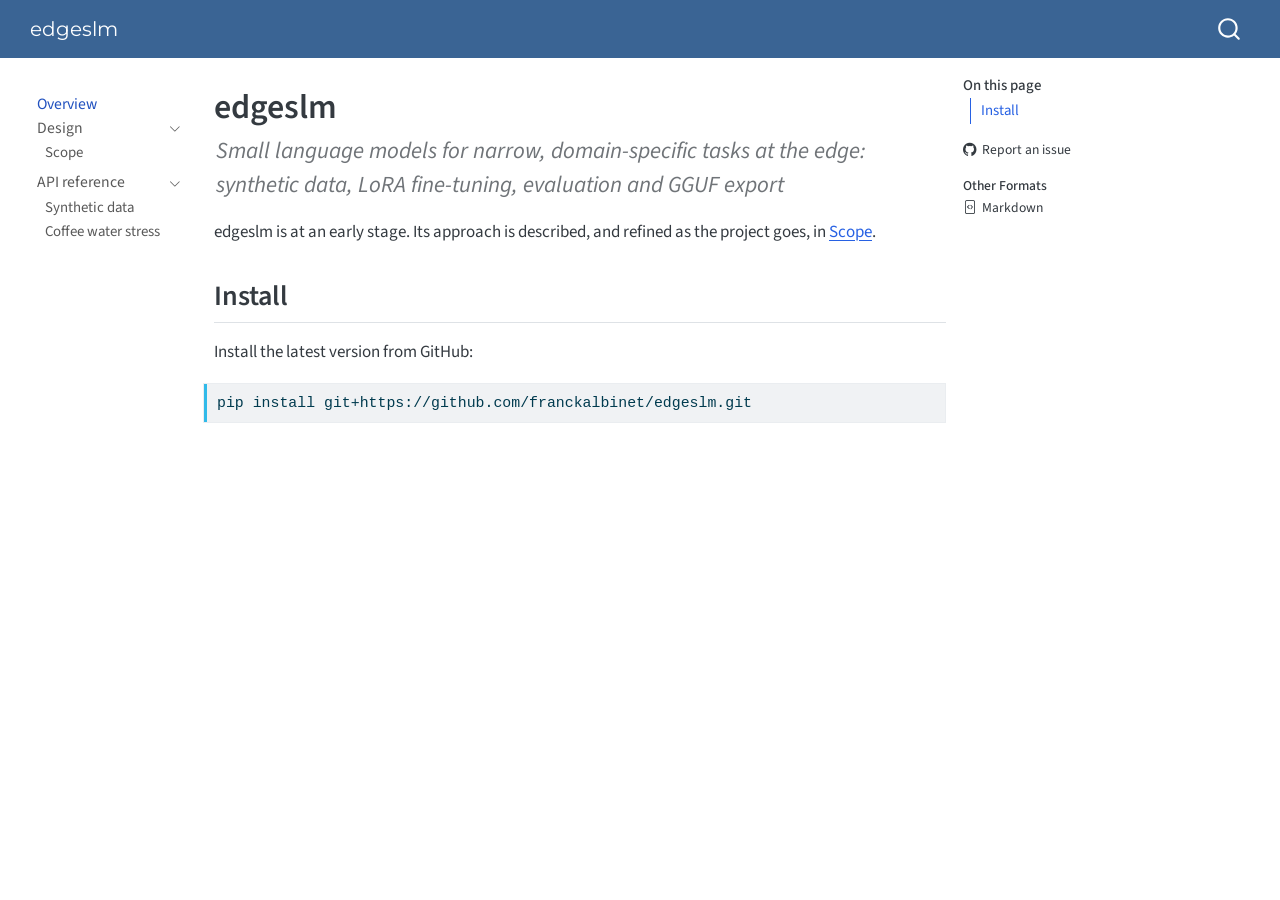
==== index.html @ af8bf1d9 "deploy: 86d42f56cf206b2852f412d47500692f604a84ea" ====
<!DOCTYPE html>
<html xmlns="http://www.w3.org/1999/xhtml" lang="en" xml:lang="en"><head>

<meta charset="utf-8">
<meta name="generator" content="quarto-1.10.20">

<meta name="viewport" content="width=device-width, initial-scale=1.0, user-scalable=yes">

<meta name="description" content="Small language models for narrow, domain-specific tasks at the edge: synthetic data, LoRA fine-tuning, evaluation and GGUF export">

<title>edgeslm</title>
<style>
/* Default styles provided by pandoc.
** See https://pandoc.org/MANUAL.html#variables-for-html for config info.
*/
span.smallcaps{font-variant: small-caps;}
div.columns{display: flex; gap: 1.5em;}
div.column{flex: auto;}
@media screen {
div.columns{gap: min(4vw, 1.5em);}
div.column{overflow-x: auto;}
}
div.hanging-indent{margin-left: 1.5em; text-indent: -1.5em;}
ul.task-list{list-style: none;}
ul.task-list li input[type="checkbox"] {
  width: 0.8em;
  margin: 0 0.8em 0.2em -1em; /* quarto-specific, see https://github.com/quarto-dev/quarto-cli/issues/4556 */ 
  vertical-align: middle;
}
/* CSS for syntax highlighting */
html { -webkit-text-size-adjust: 100%; }
pre > code.sourceCode { white-space: pre; position: relative; }
pre > code.sourceCode > span { display: inline-block; line-height: 1.25; }
pre > code.sourceCode > span:empty { height: 1.2em; }
.sourceCode { overflow: visible; }
code.sourceCode > span { color: inherit; text-decoration: inherit; }
div.sourceCode { margin: 1em 0; }
pre.sourceCode { margin: 0; }
@media screen {
div.sourceCode { overflow: auto; }
}
@media print {
pre > code.sourceCode { white-space: pre-wrap; }
pre > code.sourceCode > span { text-indent: -5em; padding-left: 5em; }
}
pre.numberSource code
  { counter-reset: source-line 0; }
pre.numberSource code > span
  { position: relative; left: -4em; counter-increment: source-line; }
pre.numberSource code > span > a:first-child::before
  { content: counter(source-line);
    position: relative; left: -1em; text-align: right; vertical-align: baseline;
    border: none; display: inline-block;
    -webkit-touch-callout: none; -webkit-user-select: none;
    -khtml-user-select: none; -moz-user-select: none;
    -ms-user-select: none; user-select: none;
    padding: 0 4px; width: 4em;
  }
pre.numberSource { margin-left: 3em;  padding-left: 4px; }
div.sourceCode
  {   }
@media screen {
pre > code.sourceCode > span > a:first-child::before { text-decoration: underline; }
}
</style>


<script src="site_libs/quarto-nav/quarto-nav.js"></script>
<script src="site_libs/quarto-nav/headroom.min.js"></script>
<script src="site_libs/clipboard/clipboard.min.js"></script>
<script src="site_libs/quarto-search/autocomplete.umd.js"></script>
<script src="site_libs/quarto-search/fuse.min.js"></script>
<script src="site_libs/quarto-search/quarto-search.js"></script>
<meta name="quarto:offset" content="./">
<script src="site_libs/quarto-html/quarto.js" type="module"></script>
<script src="site_libs/quarto-html/tabsets/tabsets.js" type="module"></script>
<script src="site_libs/quarto-html/popper.min.js"></script>
<script src="site_libs/quarto-html/tippy.umd.min.js"></script>
<script src="site_libs/quarto-html/anchor.min.js"></script>
<link href="site_libs/quarto-html/tippy.css" rel="stylesheet">
<link href="site_libs/quarto-html/quarto-syntax-highlighting-17888a1159294d3eb470f19f6f52f5a5.css" rel="stylesheet" id="quarto-text-highlighting-styles">
<script src="site_libs/bootstrap/bootstrap.min.js"></script>
<link href="site_libs/bootstrap/bootstrap-icons.css" rel="stylesheet">
<link href="site_libs/bootstrap/bootstrap-4a0132d6516ed1437d66c2742ecec8d8.min.css" rel="stylesheet" append-hash="true" id="quarto-bootstrap" data-mode="light">
<script id="quarto-search-options" type="application/json">{
  "location": "navbar",
  "copy-button": false,
  "collapse-after": 3,
  "panel-placement": "end",
  "type": "overlay",
  "limit": 50,
  "keyboard-shortcut": [
    "f",
    "/",
    "s"
  ],
  "show-item-context": false,
  "language": {
    "search-no-results-text": "No results",
    "search-matching-documents-text": "matching documents",
    "search-copy-link-title": "Copy link to search",
    "search-hide-matches-text": "Hide additional matches",
    "search-more-match-text": "more match in this document",
    "search-more-matches-text": "more matches in this document",
    "search-clear-button-title": "Clear",
    "search-text-placeholder": "",
    "search-detached-cancel-button-title": "Cancel",
    "search-submit-button-title": "Submit",
    "search-label": "Search"
  }
}</script>


<link rel="stylesheet" href="styles.css">
<meta property="og:title" content="edgeslm">
<meta property="og:description" content="Small language models for narrow, domain-specific tasks at the edge: synthetic data, LoRA fine-tuning, evaluation and GGUF export">
<meta property="og:site_name" content="edgeslm">
<meta name="twitter:title" content="edgeslm">
<meta name="twitter:description" content="Small language models for narrow, domain-specific tasks at the edge: synthetic data, LoRA fine-tuning, evaluation and GGUF export">
<meta name="twitter:card" content="summary">
</head>

<body class="nav-sidebar floating nav-fixed quarto-light">

<div id="quarto-search-results"></div>
  <header id="quarto-header" class="headroom fixed-top">
    <nav class="navbar navbar-expand-lg " data-bs-theme="dark">
      <div class="navbar-container container-fluid">
      <div class="navbar-brand-container mx-auto">
    <a class="navbar-brand" href="./index.html">
    <span class="navbar-title">edgeslm</span>
    </a>
  </div>
        <div class="quarto-navbar-tools tools-end">
</div>
          <div id="quarto-search" class="" title="Search"></div>
      </div> <!-- /container-fluid -->
    </nav>
  <nav class="quarto-secondary-nav">
    <div class="container-fluid d-flex">
      <button type="button" class="quarto-btn-toggle btn" data-bs-toggle="collapse" role="button" data-bs-target=".quarto-sidebar-collapse-item" aria-controls="quarto-sidebar" aria-expanded="false" aria-label="Toggle sidebar navigation" onclick="if (window.quartoToggleHeadroom) { window.quartoToggleHeadroom(); }">
        <i class="bi bi-layout-text-sidebar-reverse"></i>
      </button>
        <nav class="quarto-page-breadcrumbs" aria-label="breadcrumb"><ol class="breadcrumb"><li class="breadcrumb-item"><a href="./index.html">Overview</a></li></ol></nav>
        <a class="flex-grow-1" role="navigation" data-bs-toggle="collapse" data-bs-target=".quarto-sidebar-collapse-item" aria-controls="quarto-sidebar" aria-expanded="false" aria-label="Toggle sidebar navigation" onclick="if (window.quartoToggleHeadroom) { window.quartoToggleHeadroom(); }">      
        </a>
    </div>
  </nav>
</header>
<!-- content -->
<div id="quarto-content" class="quarto-container page-columns page-rows-contents page-layout-article page-navbar">
<!-- sidebar -->
  <nav id="quarto-sidebar" class="sidebar collapse collapse-horizontal quarto-sidebar-collapse-item sidebar-navigation floating overflow-auto">
    <div class="sidebar-menu-container"> 
    <ul class="list-unstyled mt-1">
        <li class="sidebar-item">
  <div class="sidebar-item-container"> 
  <a href="./index.html" class="sidebar-item-text sidebar-link active">
 <span class="menu-text">Overview</span></a>
  </div>
</li>
        <li class="sidebar-item sidebar-item-section">
      <div class="sidebar-item-container"> 
            <a class="sidebar-item-text sidebar-link text-start" data-bs-toggle="collapse" data-bs-target="#quarto-sidebar-section-1" role="navigation" aria-expanded="true">
 <span class="menu-text">Design</span></a>
          <a class="sidebar-item-toggle text-start" data-bs-toggle="collapse" data-bs-target="#quarto-sidebar-section-1" role="navigation" aria-expanded="true" aria-label="Toggle section">
            <i class="bi bi-chevron-right ms-2"></i>
          </a> 
      </div>
      <ul id="quarto-sidebar-section-1" class="collapse list-unstyled sidebar-section depth1 show">  
          <li class="sidebar-item">
  <div class="sidebar-item-container"> 
  <a href="./design/scope.html" class="sidebar-item-text sidebar-link">
 <span class="menu-text">Scope</span></a>
  </div>
</li>
      </ul>
  </li>
        <li class="sidebar-item sidebar-item-section">
      <div class="sidebar-item-container"> 
            <a class="sidebar-item-text sidebar-link text-start" data-bs-toggle="collapse" data-bs-target="#quarto-sidebar-section-2" role="navigation" aria-expanded="true">
 <span class="menu-text">API reference</span></a>
          <a class="sidebar-item-toggle text-start" data-bs-toggle="collapse" data-bs-target="#quarto-sidebar-section-2" role="navigation" aria-expanded="true" aria-label="Toggle section">
            <i class="bi bi-chevron-right ms-2"></i>
          </a> 
      </div>
      <ul id="quarto-sidebar-section-2" class="collapse list-unstyled sidebar-section depth1 show">  
          <li class="sidebar-item">
  <div class="sidebar-item-container"> 
  <a href="./synth.html" class="sidebar-item-text sidebar-link">
 <span class="menu-text">Synthetic data</span></a>
  </div>
</li>
          <li class="sidebar-item">
  <div class="sidebar-item-container"> 
  <a href="./coffee.html" class="sidebar-item-text sidebar-link">
 <span class="menu-text">Coffee water stress</span></a>
  </div>
</li>
      </ul>
  </li>
    </ul>
    </div>
</nav>
<div id="quarto-sidebar-glass" class="quarto-sidebar-collapse-item" data-bs-toggle="collapse" data-bs-target=".quarto-sidebar-collapse-item"></div>
<!-- margin-sidebar -->
    <div id="quarto-margin-sidebar" class="sidebar margin-sidebar">
        <nav id="TOC" role="doc-toc" class="toc-active">
    <h2 id="toc-title">On this page</h2>
   
  <ul>
  <li><a href="#install" id="toc-install" class="nav-link active" data-scroll-target="#install">Install</a></li>
  </ul>
<div class="toc-actions"><ul><li><a href="https://github.com/franckalbinet/edgeslm/issues/new" class="toc-action"><i class="bi bi-github"></i>Report an issue</a></li></ul></div><div class="quarto-alternate-formats"><h2>Other Formats</h2><ul><li><a href="index.html.md"><i class="bi bi-file-code"></i>Markdown</a></li></ul></div></nav>
    </div>
<!-- main -->
<main class="content" id="quarto-document-content">

<header id="title-block-header" class="quarto-title-block default">
<div class="quarto-title">
<h1 class="title">edgeslm</h1>
</div>

<div>
  <div class="description">
    Small language models for narrow, domain-specific tasks at the edge: synthetic data, LoRA fine-tuning, evaluation and GGUF export
  </div>
</div>


<div class="quarto-title-meta">

    
  
    
  </div>
  


</header>


<!-- WARNING: THIS FILE WAS AUTOGENERATED! DO NOT EDIT! -->
<p>edgeslm is at an early stage. Its approach is described, and refined as the project goes, in <a href="https://franckalbinet.github.io/edgeslm/design/scope.html">Scope</a>.</p>
<section id="install" class="level2">
<h2 class="anchored" data-anchor-id="install">Install</h2>
<p>Install the latest version from GitHub:</p>
<div class="code-copy-outer-scaffold"><div class="sourceCode" id="cb1"><pre class="sourceCode sh code-with-copy"><code class="sourceCode bash"><span id="cb1-1"><a href="#cb1-1" aria-hidden="true" tabindex="-1"></a><span class="ex">pip</span> install git+https://github.com/franckalbinet/edgeslm.git</span></code></pre></div><button title="Copy to Clipboard" class="code-copy-button"><i class="bi"></i></button></div>


</section>

</main> <!-- /main -->
<script id="quarto-html-after-body" type="application/javascript">
  window.document.addEventListener("DOMContentLoaded", function (event) {
    const icon = "";
    const anchorJS = new window.AnchorJS();
    anchorJS.options = {
      placement: 'right',
      icon: icon
    };
    anchorJS.add('.anchored');
    const isCodeAnnotation = (el) => {
      for (const clz of el.classList) {
        if (clz.startsWith('code-annotation-')) {                     
          return true;
        }
      }
      return false;
    }
    const onCopySuccess = function(e) {
      // button target
      const button = e.trigger;
      // don't keep focus
      button.blur();
      // flash "checked"
      button.classList.add('code-copy-button-checked');
      var currentTitle = button.getAttribute("title");
      button.setAttribute("title", "Copied!");
      let tooltip;
      if (window.bootstrap) {
        button.setAttribute("data-bs-toggle", "tooltip");
        button.setAttribute("data-bs-placement", "left");
        button.setAttribute("data-bs-title", "Copied!");
        tooltip = new bootstrap.Tooltip(button, 
          { trigger: "manual", 
            customClass: "code-copy-button-tooltip",
            offset: [0, -8]});
        tooltip.show();    
      }
      setTimeout(function() {
        if (tooltip) {
          tooltip.hide();
          button.removeAttribute("data-bs-title");
          button.removeAttribute("data-bs-toggle");
          button.removeAttribute("data-bs-placement");
        }
        button.setAttribute("title", currentTitle);
        button.classList.remove('code-copy-button-checked');
      }, 1000);
      // clear code selection
      e.clearSelection();
    }
    const getTextToCopy = function(trigger) {
      const outerScaffold = trigger.parentElement.cloneNode(true);
      const codeEl = outerScaffold.querySelector('code');
      for (const childEl of codeEl.children) {
        if (isCodeAnnotation(childEl)) {
          childEl.remove();
        }
      }
      return codeEl.innerText;
    }
    const clipboard = new window.ClipboardJS('.code-copy-button:not([data-in-quarto-modal])', {
      text: getTextToCopy
    });
    clipboard.on('success', onCopySuccess);
    if (window.document.getElementById('quarto-embedded-source-code-modal')) {
      const clipboardModal = new window.ClipboardJS('.code-copy-button[data-in-quarto-modal]', {
        text: getTextToCopy,
        container: window.document.getElementById('quarto-embedded-source-code-modal')
      });
      clipboardModal.on('success', onCopySuccess);
    }
    const viewSource = window.document.getElementById('quarto-view-source') ||
                       window.document.getElementById('quarto-code-tools-source');
    if (viewSource) {
      const sourceUrl = viewSource.getAttribute("data-quarto-source-url");
      viewSource.addEventListener("click", function(e) {
        if (sourceUrl) {
          // rstudio viewer pane
          if (/\bcapabilities=\b/.test(window.location)) {
            window.open(sourceUrl);
          } else {
            window.location.href = sourceUrl;
          }
        } else {
          const modal = new bootstrap.Modal(document.getElementById('quarto-embedded-source-code-modal'));
          modal.show();
        }
        return false;
      });
    }
    function toggleCodeHandler(show) {
      return function(e) {
        const cellDetails = window.document.querySelectorAll(".cell details.code-fold");
        for (let i=0; i<cellDetails.length; i++) {
          const details = cellDetails[i];
          if (show) {
            details.open = true;
          } else {
            details.removeAttribute("open");
          }
        }
        const cellCodeDivs = window.document.querySelectorAll(".cell div.sourceCode.cell-code");
        const fromCls = show ? "hidden" : "unhidden";
        const toCls = show ? "unhidden" : "hidden";
        for (let i=0; i<cellCodeDivs.length; i++) {
          const codeDiv = cellCodeDivs[i];
          if (codeDiv.classList.contains(fromCls)) {
            codeDiv.classList.remove(fromCls);
            codeDiv.classList.add(toCls);
          } 
        }
        return false;
      }
    }
    const hideAllCode = window.document.getElementById("quarto-hide-all-code");
    if (hideAllCode) {
      hideAllCode.addEventListener("click", toggleCodeHandler(false));
    }
    const showAllCode = window.document.getElementById("quarto-show-all-code");
    if (showAllCode) {
      showAllCode.addEventListener("click", toggleCodeHandler(true));
    }
      var localhostRegex = new RegExp(/^(?:http|https):\/\/localhost\:?[0-9]*\//);
      var mailtoRegex = new RegExp(/^mailto:/);
        var filterRegex = new RegExp("https:\/\/franckalbinet\.github\.io\/edgeslm");
      var isInternal = (href) => {
          return filterRegex.test(href) || localhostRegex.test(href) || mailtoRegex.test(href);
      }
      // Inspect non-navigation links and adorn them if external
     var links = window.document.querySelectorAll('a[href]:not(.nav-link):not(.navbar-brand):not(.toc-action):not(.sidebar-link):not(.sidebar-item-toggle):not(.pagination-link):not(.no-external):not([aria-hidden]):not(.dropdown-item):not(.quarto-navigation-tool):not(.about-link)');
      for (var i=0; i<links.length; i++) {
        const link = links[i];
        if (!isInternal(link.href)) {
          // undo the damage that might have been done by quarto-nav.js in the case of
          // links that we want to consider external
          if (link.dataset.originalHref !== undefined) {
            link.href = link.dataset.originalHref;
          }
        }
      }
    function tippyHover(el, contentFn, onTriggerFn, onUntriggerFn) {
      const config = {
        allowHTML: true,
        maxWidth: 500,
        delay: 100,
        arrow: false,
        appendTo: function(el) {
            return el.parentElement;
        },
        interactive: true,
        interactiveBorder: 10,
        theme: 'quarto',
        placement: 'bottom-start',
      };
      if (contentFn) {
        config.content = contentFn;
      }
      if (onTriggerFn) {
        config.onTrigger = onTriggerFn;
      }
      if (onUntriggerFn) {
        config.onUntrigger = onUntriggerFn;
      }
      window.tippy(el, config); 
    }
    const noterefs = window.document.querySelectorAll('a[role="doc-noteref"]');
    for (var i=0; i<noterefs.length; i++) {
      const ref = noterefs[i];
      tippyHover(ref, function() {
        // use id or data attribute instead here
        let href = ref.getAttribute('data-footnote-href') || ref.getAttribute('href');
        try { href = new URL(href).hash; } catch {}
        const id = href.replace(/^#\/?/, "");
        const note = window.document.getElementById(id);
        if (note) {
          return note.innerHTML;
        } else {
          return "";
        }
      });
    }
    const xrefs = window.document.querySelectorAll('a.quarto-xref');
    const processXRef = (id, note) => {
      // Strip column container classes
      const stripColumnClz = (el) => {
        el.classList.remove("page-full", "page-columns");
        if (el.children) {
          for (const child of el.children) {
            stripColumnClz(child);
          }
        }
      }
      stripColumnClz(note)
      if (id === null || id.startsWith('sec-')) {
        // Special case sections, only their first couple elements
        const container = document.createElement("div");
        if (note.children && note.children.length > 2) {
          container.appendChild(note.children[0].cloneNode(true));
          for (let i = 1; i < note.children.length; i++) {
            const child = note.children[i];
            if (child.tagName === "P" && child.innerText === "") {
              continue;
            } else {
              container.appendChild(child.cloneNode(true));
              break;
            }
          }
          if (window.Quarto?.typesetMath) {
            window.Quarto.typesetMath(container);
          }
          return container.innerHTML
        } else {
          if (window.Quarto?.typesetMath) {
            window.Quarto.typesetMath(note);
          }
          return note.innerHTML;
        }
      } else {
        // Remove any anchor links if they are present
        const anchorLink = note.querySelector('a.anchorjs-link');
        if (anchorLink) {
          anchorLink.remove();
        }
        if (window.Quarto?.typesetMath) {
          window.Quarto.typesetMath(note);
        }
        if (note.classList.contains("callout")) {
          return note.outerHTML;
        } else {
          return note.innerHTML;
        }
      }
    }
    for (var i=0; i<xrefs.length; i++) {
      const xref = xrefs[i];
      tippyHover(xref, undefined, function(instance) {
        instance.disable();
        let url = xref.getAttribute('href');
        let hash = undefined; 
        if (url.startsWith('#')) {
          hash = url;
        } else {
          try { hash = new URL(url).hash; } catch {}
        }
        if (hash) {
          const id = hash.replace(/^#\/?/, "");
          const note = window.document.getElementById(id);
          if (note !== null) {
            try {
              const html = processXRef(id, note.cloneNode(true));
              instance.setContent(html);
            } finally {
              instance.enable();
              instance.show();
            }
          } else {
            // See if we can fetch this
            fetch(url.split('#')[0])
            .then(res => res.text())
            .then(html => {
              const parser = new DOMParser();
              const htmlDoc = parser.parseFromString(html, "text/html");
              const note = htmlDoc.getElementById(id);
              if (note !== null) {
                const html = processXRef(id, note);
                instance.setContent(html);
              } 
            }).finally(() => {
              instance.enable();
              instance.show();
            });
          }
        } else {
          // See if we can fetch a full url (with no hash to target)
          // This is a special case and we should probably do some content thinning / targeting
          fetch(url)
          .then(res => res.text())
          .then(html => {
            const parser = new DOMParser();
            const htmlDoc = parser.parseFromString(html, "text/html");
            const note = htmlDoc.querySelector('main.content');
            if (note !== null) {
              // This should only happen for chapter cross references
              // (since there is no id in the URL)
              // remove the first header
              if (note.children.length > 0 && note.children[0].tagName === "HEADER") {
                note.children[0].remove();
              }
              const html = processXRef(null, note);
              instance.setContent(html);
            } 
          }).finally(() => {
            instance.enable();
            instance.show();
          });
        }
      }, function(instance) {
      });
    }
        let selectedAnnoteEl;
        const selectorForAnnotation = ( cell, annotation) => {
          let cellAttr = 'data-code-cell="' + cell + '"';
          let lineAttr = 'data-code-annotation="' +  annotation + '"';
          const selector = 'span[' + cellAttr + '][' + lineAttr + ']';
          return selector;
        }
        const selectCodeLines = (annoteEl) => {
          const doc = window.document;
          const targetCell = annoteEl.getAttribute("data-target-cell");
          const targetAnnotation = annoteEl.getAttribute("data-target-annotation");
          const annoteSpan = window.document.querySelector(selectorForAnnotation(targetCell, targetAnnotation));
          const lines = annoteSpan.getAttribute("data-code-lines").split(",");
          const lineIds = lines.map((line) => {
            return targetCell + "-" + line;
          })
          let top = null;
          let height = null;
          let parent = null;
          if (lineIds.length > 0) {
              //compute the position of the single el (top and bottom and make a div)
              const el = window.document.getElementById(lineIds[0]);
              top = el.offsetTop;
              height = el.offsetHeight;
              parent = el.parentElement.parentElement;
            if (lineIds.length > 1) {
              const lastEl = window.document.getElementById(lineIds[lineIds.length - 1]);
              const bottom = lastEl.offsetTop + lastEl.offsetHeight;
              height = bottom - top;
            }
            if (top !== null && height !== null && parent !== null) {
              // cook up a div (if necessary) and position it 
              let div = window.document.getElementById("code-annotation-line-highlight");
              if (div === null) {
                div = window.document.createElement("div");
                div.setAttribute("id", "code-annotation-line-highlight");
                div.style.position = 'absolute';
                parent.appendChild(div);
              }
              div.style.top = top - 2 + "px";
              div.style.height = height + 4 + "px";
              div.style.left = 0;
              let gutterDiv = window.document.getElementById("code-annotation-line-highlight-gutter");
              if (gutterDiv === null) {
                gutterDiv = window.document.createElement("div");
                gutterDiv.setAttribute("id", "code-annotation-line-highlight-gutter");
                gutterDiv.style.position = 'absolute';
                const codeCell = window.document.getElementById(targetCell);
                const gutter = codeCell.querySelector('.code-annotation-gutter');
                gutter.appendChild(gutterDiv);
              }
              gutterDiv.style.top = top - 2 + "px";
              gutterDiv.style.height = height + 4 + "px";
            }
            selectedAnnoteEl = annoteEl;
          }
        };
        const unselectCodeLines = () => {
          const elementsIds = ["code-annotation-line-highlight", "code-annotation-line-highlight-gutter"];
          elementsIds.forEach((elId) => {
            const div = window.document.getElementById(elId);
            if (div) {
              div.remove();
            }
          });
          selectedAnnoteEl = undefined;
        };
          // Handle positioning of the toggle
      window.addEventListener(
        "resize",
        throttle(() => {
          elRect = undefined;
          if (selectedAnnoteEl) {
            selectCodeLines(selectedAnnoteEl);
          }
        }, 10)
      );
      function throttle(fn, ms) {
      let throttle = false;
      let timer;
        return (...args) => {
          if(!throttle) { // first call gets through
              fn.apply(this, args);
              throttle = true;
          } else { // all the others get throttled
              if(timer) clearTimeout(timer); // cancel #2
              timer = setTimeout(() => {
                fn.apply(this, args);
                timer = throttle = false;
              }, ms);
          }
        };
      }
        // Attach click handler to the DT
        const annoteDls = window.document.querySelectorAll('dt[data-target-cell]');
        for (const annoteDlNode of annoteDls) {
          annoteDlNode.addEventListener('click', (event) => {
            const clickedEl = event.target;
            if (clickedEl !== selectedAnnoteEl) {
              unselectCodeLines();
              const activeEl = window.document.querySelector('dt[data-target-cell].code-annotation-active');
              if (activeEl) {
                activeEl.classList.remove('code-annotation-active');
              }
              selectCodeLines(clickedEl);
              clickedEl.classList.add('code-annotation-active');
            } else {
              // Unselect the line
              unselectCodeLines();
              clickedEl.classList.remove('code-annotation-active');
            }
          });
        }
    const findCites = (el) => {
      const parentEl = el.parentElement;
      if (parentEl) {
        const cites = parentEl.dataset.cites;
        if (cites) {
          return {
            el,
            cites: cites.split(' ')
          };
        } else {
          return findCites(el.parentElement)
        }
      } else {
        return undefined;
      }
    };
    var bibliorefs = window.document.querySelectorAll('a[role="doc-biblioref"]');
    for (var i=0; i<bibliorefs.length; i++) {
      const ref = bibliorefs[i];
      const citeInfo = findCites(ref);
      if (citeInfo) {
        tippyHover(citeInfo.el, function() {
          var popup = window.document.createElement('div');
          citeInfo.cites.forEach(function(cite) {
            var citeDiv = window.document.createElement('div');
            citeDiv.classList.add('hanging-indent');
            citeDiv.classList.add('csl-entry');
            var biblioDiv = window.document.getElementById('ref-' + cite);
            if (biblioDiv) {
              citeDiv.innerHTML = biblioDiv.innerHTML;
            }
            popup.appendChild(citeDiv);
          });
          return popup.innerHTML;
        });
      }
    }
  });
  </script>
</div> <!-- /content -->




<footer class="footer"><div class="nav-footer"><div class="nav-footer-center"><div class="toc-actions d-sm-block d-md-none"><ul><li><a href="https://github.com/franckalbinet/edgeslm/issues/new" class="toc-action"><i class="bi bi-github"></i>Report an issue</a></li></ul></div></div></div></footer></body></html>
---- site_libs/quarto-html/tippy.css ----
.tippy-box[data-animation=fade][data-state=hidden]{opacity:0}[data-tippy-root]{max-width:calc(100vw - 10px)}.tippy-box{position:relative;background-color:#333;color:#fff;border-radius:4px;font-size:14px;line-height:1.4;white-space:normal;outline:0;transition-property:transform,visibility,opacity}.tippy-box[data-placement^=top]>.tippy-arrow{bottom:0}.tippy-box[data-placement^=top]>.tippy-arrow:before{bottom:-7px;left:0;border-width:8px 8px 0;border-top-color:initial;transform-origin:center top}.tippy-box[data-placement^=bottom]>.tippy-arrow{top:0}.tippy-box[data-placement^=bottom]>.tippy-arrow:before{top:-7px;left:0;border-width:0 8px 8px;border-bottom-color:initial;transform-origin:center bottom}.tippy-box[data-placement^=left]>.tippy-arrow{right:0}.tippy-box[data-placement^=left]>.tippy-arrow:before{border-width:8px 0 8px 8px;border-left-color:initial;right:-7px;transform-origin:center left}.tippy-box[data-placement^=right]>.tippy-arrow{left:0}.tippy-box[data-placement^=right]>.tippy-arrow:before{left:-7px;border-width:8px 8px 8px 0;border-right-color:initial;transform-origin:center right}.tippy-box[data-inertia][data-state=visible]{transition-timing-function:cubic-bezier(.54,1.5,.38,1.11)}.tippy-arrow{width:16px;height:16px;color:#333}.tippy-arrow:before{content:"";position:absolute;border-color:transparent;border-style:solid}.tippy-content{position:relative;padding:5px 9px;z-index:1}
---- site_libs/quarto-html/quarto-syntax-highlighting-17888a1159294d3eb470f19f6f52f5a5.css ----
/* quarto syntax highlight colors */
:root {
  --quarto-hl-ot-color: #003B4F;
  --quarto-hl-at-color: #657422;
  --quarto-hl-ss-color: #20794D;
  --quarto-hl-an-color: #5E5E5E;
  --quarto-hl-fu-color: #4758AB;
  --quarto-hl-st-color: #20794D;
  --quarto-hl-cf-color: #003B4F;
  --quarto-hl-op-color: #5E5E5E;
  --quarto-hl-er-color: #AD0000;
  --quarto-hl-bn-color: #AD0000;
  --quarto-hl-al-color: #AD0000;
  --quarto-hl-va-color: #111111;
  --quarto-hl-bu-color: inherit;
  --quarto-hl-ex-color: inherit;
  --quarto-hl-pp-color: #AD0000;
  --quarto-hl-in-color: #5E5E5E;
  --quarto-hl-vs-color: #20794D;
  --quarto-hl-wa-color: #5E5E5E;
  --quarto-hl-do-color: #5E5E5E;
  --quarto-hl-im-color: #00769E;
  --quarto-hl-ch-color: #20794D;
  --quarto-hl-dt-color: #AD0000;
  --quarto-hl-fl-color: #AD0000;
  --quarto-hl-co-color: #5E5E5E;
  --quarto-hl-cv-color: #5E5E5E;
  --quarto-hl-cn-color: #8f5902;
  --quarto-hl-sc-color: #5E5E5E;
  --quarto-hl-dv-color: #AD0000;
  --quarto-hl-kw-color: #003B4F;
}

/* other quarto variables */
:root {
  --quarto-font-monospace: SFMono-Regular, Menlo, Monaco, Consolas, "Liberation Mono", "Courier New", monospace;
}

/* syntax highlight based on Pandoc's rules */
pre > code.sourceCode > span {
  color: #003B4F;
}

code.sourceCode > span {
  color: #003B4F;
}

div.sourceCode,
div.sourceCode pre.sourceCode {
  color: #003B4F;
}

/* Normal */
code span {
  color: #003B4F;
}

/* Alert */
code span.al {
  color: #AD0000;
  font-style: inherit;
}

/* Annotation */
code span.an {
  color: #5E5E5E;
  font-style: inherit;
}

/* Attribute */
code span.at {
  color: #657422;
  font-style: inherit;
}

/* BaseN */
code span.bn {
  color: #AD0000;
  font-style: inherit;
}

/* BuiltIn */
code span.bu {
  font-style: inherit;
}

/* ControlFlow */
code span.cf {
  color: #003B4F;
  font-weight: bold;
  font-style: inherit;
}

/* Char */
code span.ch {
  color: #20794D;
  font-style: inherit;
}

/* Constant */
code span.cn {
  color: #8f5902;
  font-style: inherit;
}

/* Comment */
code span.co {
  color: #5E5E5E;
  font-style: inherit;
}

/* CommentVar */
code span.cv {
  color: #5E5E5E;
  font-style: italic;
}

/* Documentation */
code span.do {
  color: #5E5E5E;
  font-style: italic;
}

/* DataType */
code span.dt {
  color: #AD0000;
  font-style: inherit;
}

/* DecVal */
code span.dv {
  color: #AD0000;
  font-style: inherit;
}

/* Error */
code span.er {
  color: #AD0000;
  font-style: inherit;
}

/* Extension */
code span.ex {
  font-style: inherit;
}

/* Float */
code span.fl {
  color: #AD0000;
  font-style: inherit;
}

/* Function */
code span.fu {
  color: #4758AB;
  font-style: inherit;
}

/* Import */
code span.im {
  color: #00769E;
  font-style: inherit;
}

/* Information */
code span.in {
  color: #5E5E5E;
  font-style: inherit;
}

/* Keyword */
code span.kw {
  color: #003B4F;
  font-weight: bold;
  font-style: inherit;
}

/* Operator */
code span.op {
  color: #5E5E5E;
  font-style: inherit;
}

/* Other */
code span.ot {
  color: #003B4F;
  font-style: inherit;
}

/* Preprocessor */
code span.pp {
  color: #AD0000;
  font-style: inherit;
}

/* SpecialChar */
code span.sc {
  color: #5E5E5E;
  font-style: inherit;
}

/* SpecialString */
code span.ss {
  color: #20794D;
  font-style: inherit;
}

/* String */
code span.st {
  color: #20794D;
  font-style: inherit;
}

/* Variable */
code span.va {
  color: #111111;
  font-style: inherit;
}

/* VerbatimString */
code span.vs {
  color: #20794D;
  font-style: inherit;
}

/* Warning */
code span.wa {
  color: #5E5E5E;
  font-style: italic;
}

.prevent-inlining {
  content: "</";
}

/*# sourceMappingURL=fadfc755eec066e9e3d699cf819c3e33.css.map */
---- styles.css ----
@import url('https://fonts.googleapis.com/css2?family=Montserrat:wght@400&display=swap');

.cell {
  margin-bottom: 1rem;
}

.cell > .sourceCode {
  margin-bottom: 0;
}

.cell-output > pre {
  margin-bottom: 0;
}

.cell-output > pre, .cell-output > .sourceCode > pre, .cell-output-stdout > pre {
  margin-left: 0.8rem;
  margin-top: 0;
  background: none;
  border-left: 2px solid lightsalmon;
  border-top-left-radius: 0;
  border-top-right-radius: 0;
}

.cell-output > .sourceCode {
  border: none;
}

.cell-output > .sourceCode {
  background: none;
  margin-top: 0;
}

div.description {
  padding-left: 2px;
  padding-top: 5px;
  font-style: italic;
  font-size: 135%;
  opacity: 70%;
}

.navbar {
    background-color: #3a6494;
}

.navbar-brand {
    text-transform: none;
    font-family: 'Montserrat', sans-serif;
    font-size: 1.2rem;
}

.navbar-brand .navbar-title {
    font-weight: normal;
}
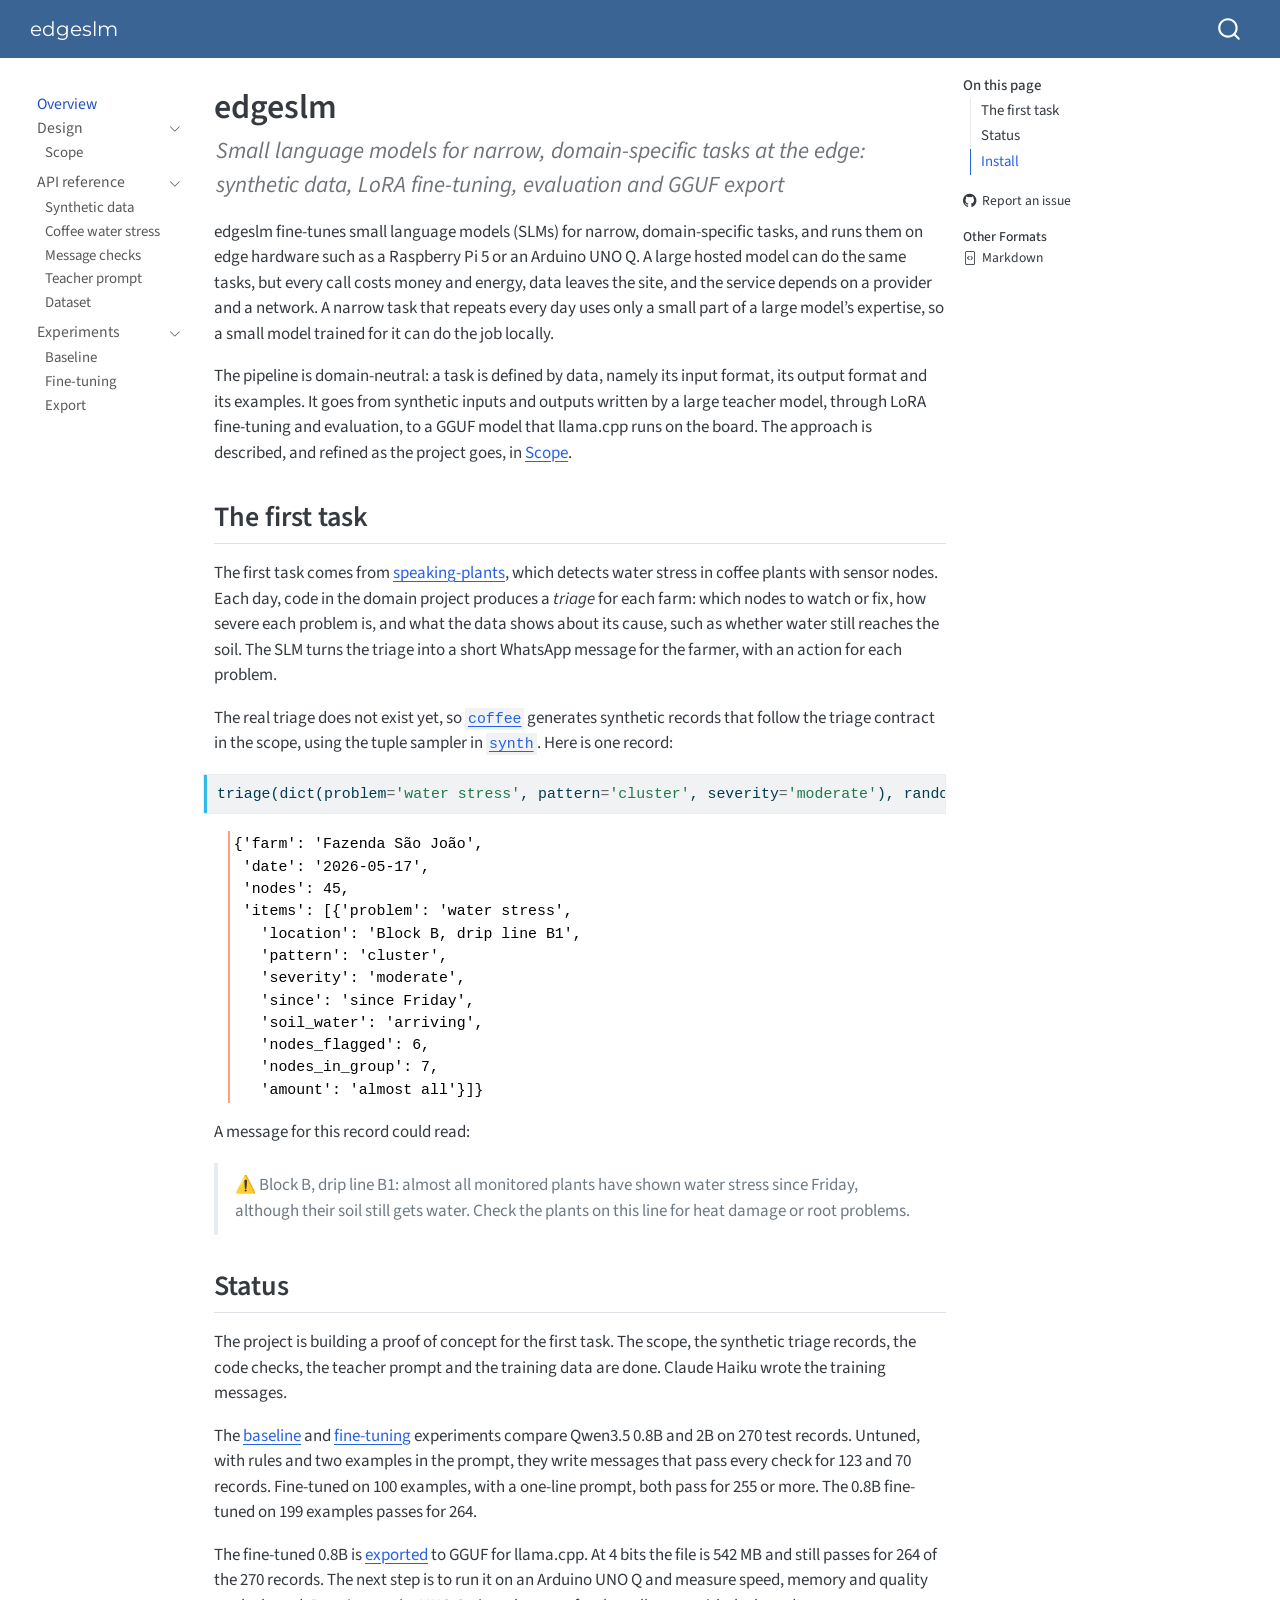
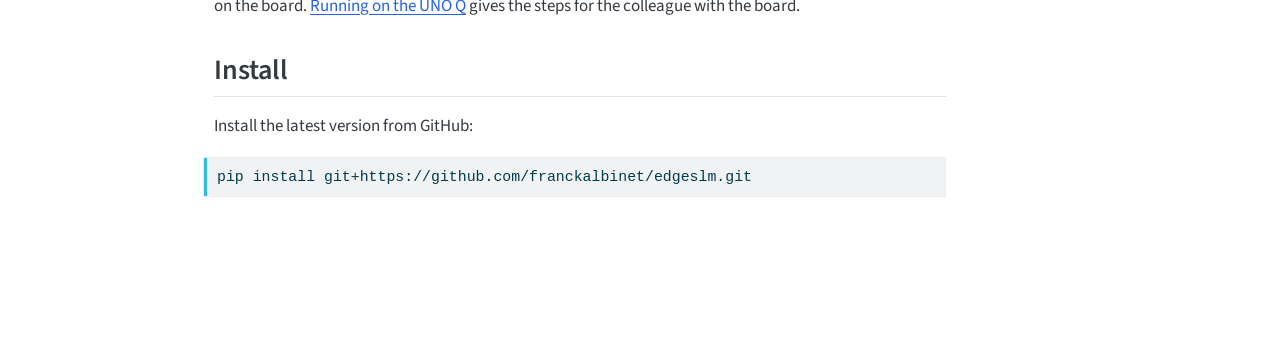
==== commit 86affea3: "deploy: a45a0374462970a58b8afa86a133c9617e07b2ca" ====
--- a/index.html
+++ b/index.html
@@ -197,6 +197,53 @@
  <span class="menu-text">Coffee water stress</span></a>
   </div>
 </li>
+          <li class="sidebar-item">
+  <div class="sidebar-item-container"> 
+  <a href="./checks.html" class="sidebar-item-text sidebar-link">
+ <span class="menu-text">Message checks</span></a>
+  </div>
+</li>
+          <li class="sidebar-item">
+  <div class="sidebar-item-container"> 
+  <a href="./teacher.html" class="sidebar-item-text sidebar-link">
+ <span class="menu-text">Teacher prompt</span></a>
+  </div>
+</li>
+          <li class="sidebar-item">
+  <div class="sidebar-item-container"> 
+  <a href="./dataset.html" class="sidebar-item-text sidebar-link">
+ <span class="menu-text">Dataset</span></a>
+  </div>
+</li>
+      </ul>
+  </li>
+        <li class="sidebar-item sidebar-item-section">
+      <div class="sidebar-item-container"> 
+            <a class="sidebar-item-text sidebar-link text-start" data-bs-toggle="collapse" data-bs-target="#quarto-sidebar-section-3" role="navigation" aria-expanded="true">
+ <span class="menu-text">Experiments</span></a>
+          <a class="sidebar-item-toggle text-start" data-bs-toggle="collapse" data-bs-target="#quarto-sidebar-section-3" role="navigation" aria-expanded="true" aria-label="Toggle section">
+            <i class="bi bi-chevron-right ms-2"></i>
+          </a> 
+      </div>
+      <ul id="quarto-sidebar-section-3" class="collapse list-unstyled sidebar-section depth1 show">  
+          <li class="sidebar-item">
+  <div class="sidebar-item-container"> 
+  <a href="./baseline.html" class="sidebar-item-text sidebar-link">
+ <span class="menu-text">Baseline</span></a>
+  </div>
+</li>
+          <li class="sidebar-item">
+  <div class="sidebar-item-container"> 
+  <a href="./finetune.html" class="sidebar-item-text sidebar-link">
+ <span class="menu-text">Fine-tuning</span></a>
+  </div>
+</li>
+          <li class="sidebar-item">
+  <div class="sidebar-item-container"> 
+  <a href="./export.html" class="sidebar-item-text sidebar-link">
+ <span class="menu-text">Export</span></a>
+  </div>
+</li>
       </ul>
   </li>
     </ul>
@@ -209,7 +256,9 @@
     <h2 id="toc-title">On this page</h2>
    
   <ul>
-  <li><a href="#install" id="toc-install" class="nav-link active" data-scroll-target="#install">Install</a></li>
+  <li><a href="#the-first-task" id="toc-the-first-task" class="nav-link active" data-scroll-target="#the-first-task">The first task</a></li>
+  <li><a href="#status" id="toc-status" class="nav-link" data-scroll-target="#status">Status</a></li>
+  <li><a href="#install" id="toc-install" class="nav-link" data-scroll-target="#install">Install</a></li>
   </ul>
 <div class="toc-actions"><ul><li><a href="https://github.com/franckalbinet/edgeslm/issues/new" class="toc-action"><i class="bi bi-github"></i>Report an issue</a></li></ul></div><div class="quarto-alternate-formats"><h2>Other Formats</h2><ul><li><a href="index.html.md"><i class="bi bi-file-code"></i>Markdown</a></li></ul></div></nav>
     </div>
@@ -241,11 +290,44 @@
 
 
 <!-- WARNING: THIS FILE WAS AUTOGENERATED! DO NOT EDIT! -->
-<p>edgeslm is at an early stage. Its approach is described, and refined as the project goes, in <a href="https://franckalbinet.github.io/edgeslm/design/scope.html">Scope</a>.</p>
+<p>edgeslm fine-tunes small language models (SLMs) for narrow, domain-specific tasks, and runs them on edge hardware such as a Raspberry Pi 5 or an Arduino UNO Q. A large hosted model can do the same tasks, but every call costs money and energy, data leaves the site, and the service depends on a provider and a network. A narrow task that repeats every day uses only a small part of a large model’s expertise, so a small model trained for it can do the job locally.</p>
+<p>The pipeline is domain-neutral: a task is defined by data, namely its input format, its output format and its examples. It goes from synthetic inputs and outputs written by a large teacher model, through LoRA fine-tuning and evaluation, to a GGUF model that llama.cpp runs on the board. The approach is described, and refined as the project goes, in <a href="https://franckalbinet.github.io/edgeslm/design/scope.html">Scope</a>.</p>
+<section id="the-first-task" class="level2">
+<h2 class="anchored" data-anchor-id="the-first-task">The first task</h2>
+<p>The first task comes from <a href="https://fr.anckalbi.net/speaking-plants/">speaking-plants</a>, which detects water stress in coffee plants with sensor nodes. Each day, code in the domain project produces a <em>triage</em> for each farm: which nodes to watch or fix, how severe each problem is, and what the data shows about its cause, such as whether water still reaches the soil. The SLM turns the triage into a short WhatsApp message for the farmer, with an action for each problem.</p>
+<p>The real triage does not exist yet, so <a href="https://franckalbinet.github.io/edgeslm/coffee.html"><code>coffee</code></a> generates synthetic records that follow the triage contract in the scope, using the tuple sampler in <a href="https://franckalbinet.github.io/edgeslm/synth.html"><code>synth</code></a>. Here is one record:</p>
+<div id="b6359823" class="cell">
+<div class="code-copy-outer-scaffold"><div class="sourceCode cell-code" id="cb1"><pre class="sourceCode python code-with-copy"><code class="sourceCode python"><span id="cb1-1"><a href="#cb1-1" aria-hidden="true" tabindex="-1"></a>triage(<span class="bu">dict</span>(problem<span class="op">=</span><span class="st">'water stress'</span>, pattern<span class="op">=</span><span class="st">'cluster'</span>, severity<span class="op">=</span><span class="st">'moderate'</span>), random.Random(<span class="dv">0</span>))</span></code></pre></div><button title="Copy to Clipboard" class="code-copy-button"><i class="bi"></i></button></div>
+<div class="cell-output cell-output-display">
+<pre><code>{'farm': 'Fazenda São João',
+ 'date': '2026-05-17',
+ 'nodes': 45,
+ 'items': [{'problem': 'water stress',
+   'location': 'Block B, drip line B1',
+   'pattern': 'cluster',
+   'severity': 'moderate',
+   'since': 'since Friday',
+   'soil_water': 'arriving',
+   'nodes_flagged': 6,
+   'nodes_in_group': 7,
+   'amount': 'almost all'}]}</code></pre>
+</div>
+</div>
+<p>A message for this record could read:</p>
+<blockquote class="blockquote">
+<p>⚠️ Block B, drip line B1: almost all monitored plants have shown water stress since Friday, although their soil still gets water. Check the plants on this line for heat damage or root problems.</p>
+</blockquote>
+</section>
+<section id="status" class="level2">
+<h2 class="anchored" data-anchor-id="status">Status</h2>
+<p>The project is building a proof of concept for the first task. The scope, the synthetic triage records, the code checks, the teacher prompt and the training data are done. Claude Haiku wrote the training messages.</p>
+<p>The <a href="./baseline.html">baseline</a> and <a href="./finetune.html">fine-tuning</a> experiments compare Qwen3.5 0.8B and 2B on 270 test records. Untuned, with rules and two examples in the prompt, they write messages that pass every check for 123 and 70 records. Fine-tuned on 100 examples, with a one-line prompt, both pass for 255 or more. The 0.8B fine-tuned on 199 examples passes for 264.</p>
+<p>The fine-tuned 0.8B is <a href="./export.html">exported</a> to GGUF for llama.cpp. At 4 bits the file is 542 MB and still passes for 264 of the 270 records. The next step is to run it on an Arduino UNO Q and measure speed, memory and quality on the board. <a href="./export.html#running-on-the-uno-q">Running on the UNO Q</a> gives the steps for the colleague with the board.</p>
+</section>
 <section id="install" class="level2">
 <h2 class="anchored" data-anchor-id="install">Install</h2>
 <p>Install the latest version from GitHub:</p>
-<div class="code-copy-outer-scaffold"><div class="sourceCode" id="cb1"><pre class="sourceCode sh code-with-copy"><code class="sourceCode bash"><span id="cb1-1"><a href="#cb1-1" aria-hidden="true" tabindex="-1"></a><span class="ex">pip</span> install git+https://github.com/franckalbinet/edgeslm.git</span></code></pre></div><button title="Copy to Clipboard" class="code-copy-button"><i class="bi"></i></button></div>
+<div class="code-copy-outer-scaffold"><div class="sourceCode" id="cb3"><pre class="sourceCode sh code-with-copy"><code class="sourceCode bash"><span id="cb3-1"><a href="#cb3-1" aria-hidden="true" tabindex="-1"></a><span class="ex">pip</span> install git+https://github.com/franckalbinet/edgeslm.git</span></code></pre></div><button title="Copy to Clipboard" class="code-copy-button"><i class="bi"></i></button></div>
 
 
 </section>
